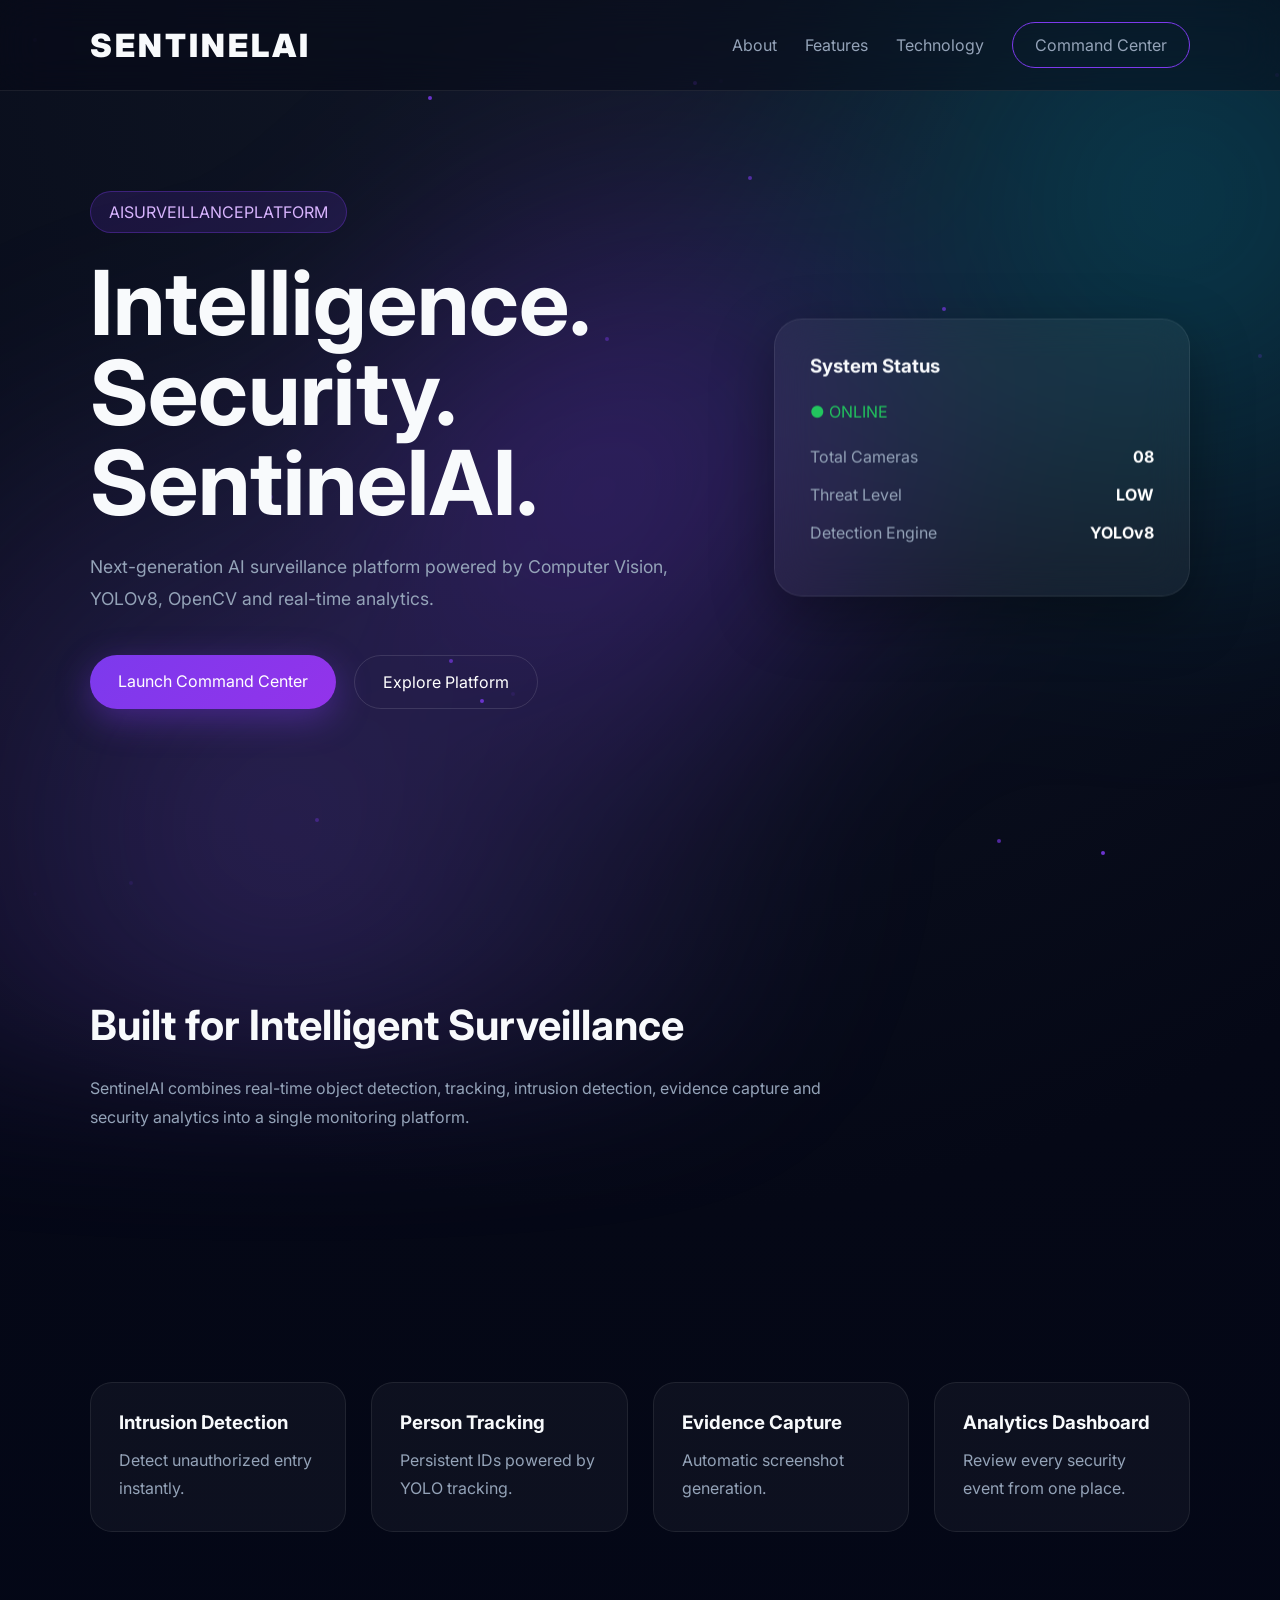
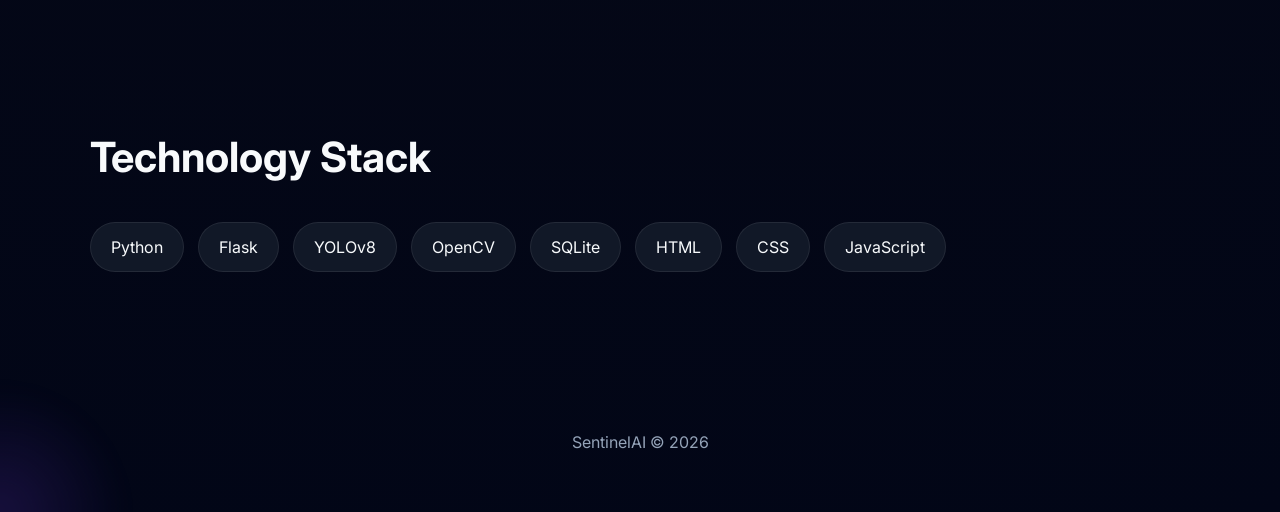
==== templates/index.html @ 3b5d8d1f "Initial commit - SentinelAI v1.0" ====
<!DOCTYPE html>
<html lang="en">
<head>
    <meta charset="UTF-8">
    <meta name="viewport" content="width=device-width, initial-scale=1.0">
    <title>SentinelAI</title>

    <!-- Google Fonts used by the landing page styling. -->
    <link rel="preconnect" href="https://fonts.googleapis.com">
    <link rel="preconnect" href="https://fonts.gstatic.com" crossorigin>
    <link href="https://fonts.googleapis.com/css2?family=Inter:wght@300;400;600;700;900&display=swap" rel="stylesheet">
    <link rel="stylesheet" href="/static/css/style.css">
</head>
<body>

    <!-- Top navigation bar. -->
    <header class="navbar">
        <div class="brand">SENTINELAI</div>

        <nav>
            <a href="#about">About</a>
            <a href="#features">Features</a>
            <a href="#technology">Technology</a>
            <a href="/dashboard" class="cta">Command Center</a>
        </nav>
    </header>

    <!-- Hero section: the first thing users see. -->
    <section class="hero">

        <div class="hero-content">

            <span class="badge">AI SURVEILLANCE PLATFORM</span>

            <h1>
                Intelligence.<br>
                Security.<br>
                SentinelAI.
            </h1>

            <p>
                Next-generation AI surveillance platform powered by
                Computer Vision, YOLOv8, OpenCV and real-time analytics.
            </p>

            <!-- Main call-to-action buttons. -->
            <div class="buttons">
                <a href="/dashboard" class="primary-btn">
                    Launch Command Center
                </a>

                <a href="#features" class="secondary-btn">
                    Explore Platform
                </a>
            </div>

        </div>

        <!-- Preview card on the right side of the hero section. -->
        <div class="hero-preview">
            <div class="glass-card">
                <h3>System Status</h3>
                <div class="status online">● ONLINE</div>

                <div class="metric">
                    <span>Total Cameras</span>
                    <strong>08</strong>
                </div>

                <div class="metric">
                    <span>Threat Level</span>
                    <strong>LOW</strong>
                </div>

                <div class="metric">
                    <span>Detection Engine</span>
                    <strong>YOLOv8</strong>
                </div>
            </div>
        </div>

    </section>

    <!-- About section: explains what the platform does. -->
    <section id="about" class="section">
        <h2>Built for Intelligent Surveillance</h2>
        <p>
            SentinelAI combines real-time object detection, tracking,
            intrusion detection, evidence capture and security analytics
            into a single monitoring platform.
        </p>
    </section>

    <!-- Feature cards that show the main capabilities. -->
    <section id="features" class="section">

        <div class="feature-grid">

            <div class="feature">
                <h3>Intrusion Detection</h3>
                <p>Detect unauthorized entry instantly.</p>
            </div>

            <div class="feature">
                <h3>Person Tracking</h3>
                <p>Persistent IDs powered by YOLO tracking.</p>
            </div>

            <div class="feature">
                <h3>Evidence Capture</h3>
                <p>Automatic screenshot generation.</p>
            </div>

            <div class="feature">
                <h3>Analytics Dashboard</h3>
                <p>Review every security event from one place.</p>
            </div>

        </div>

    </section>

    <!-- Technology stack section. -->
    <section id="technology" class="section">

        <h2>Technology Stack</h2>

        <div class="stack">
            <span>Python</span>
            <span>Flask</span>
            <span>YOLOv8</span>
            <span>OpenCV</span>
            <span>SQLite</span>
            <span>HTML</span>
            <span>CSS</span>
            <span>JavaScript</span>
        </div>

    </section>

    <footer>
        <p>SentinelAI © 2026</p>
    </footer>

    <script src="/static/js/script.js"></script>

</body>
</html>
---- static/css/style.css ----
/*
  Theme colors used across the landing page.
  Keeping these here makes it easier to adjust the look later.
*/
:root {
    --bg: #050816;
    --bg2: #0f172a;
    --primary: #7c3aed;
    --accent: #06b6d4;
    --text: #f8fafc;
    --muted: #94a3b8;
}

/*
  Reset browser defaults and use a consistent font.
*/
* {
    margin: 0;
    padding: 0;
    box-sizing: border-box;
    font-family: 'Inter', sans-serif;
}

/*
  Smooth scrolling makes navigation links feel nicer.
*/
html {
    scroll-behavior: smooth;
}

/*
  Base page background and text color.
*/
body {
    background: radial-gradient(circle at top, #111827 0%, #050816 55%, #020617 100%);
    color: var(--text);
    overflow-x: hidden;
}

/*
  This pseudo-element creates the animated glowing background.
*/
body::before {
    content: "";
    position: fixed;
    inset: -20%;
    background:
        radial-gradient(circle, #7c3aed55 0%, transparent 35%),
        radial-gradient(circle at 80% 30%, #06b6d444 0%, transparent 30%),
        radial-gradient(circle at 30% 80%, #8b5cf644 0%, transparent 35%);
    filter: blur(80px);
    animation: aurora 12s ease-in-out infinite alternate;
    z-index: -2;
}

@keyframes aurora {
    from {
        transform: translate(-40px, -20px) scale(1);
    }

    to {
        transform: translate(40px, 30px) scale(1.15);
    }
}

/*
  Fixed top navigation bar.
*/
.navbar {
    position: fixed;
    top: 0;
    width: 100%;
    padding: 22px 7%;
    display: flex;
    justify-content: space-between;
    align-items: center;
    backdrop-filter: blur(18px);
    background: rgba(5, 8, 22, 0.45);
    border-bottom: 1px solid rgba(255, 255, 255, 0.08);
    z-index: 999;
}

.brand {
    font-size: 2rem;
    font-weight: 900;
    letter-spacing: 3px;
}

nav {
    display: flex;
    gap: 28px;
    align-items: center;
}

nav a {
    color: var(--muted);
    text-decoration: none;
    transition: 0.3s;
}

nav a:hover {
    color: white;
}

.cta {
    border: 1px solid var(--primary);
    padding: 12px 22px;
    border-radius: 999px;
}

/*
  Hero section layout.
  The page is split into text on the left and a visual card on the right.
*/
.hero {
    min-height: 100vh;
    display: grid;
    grid-template-columns: 1.2fr 0.8fr;
    align-items: center;
    padding: 120px 7%;
    gap: 60px;
}

.badge {
    display: inline-block;
    padding: 10px 18px;
    border-radius: 999px;
    background: rgba(124, 58, 237, 0.15);
    border: 1px solid rgba(124, 58, 237, 0.35);
    color: #d8b4fe;
    margin-bottom: 25px;
}

.hero h1 {
    font-size: clamp(3rem, 7vw, 6rem);
    line-height: 1;
    margin-bottom: 24px;
}

.hero p {
    color: var(--muted);
    max-width: 620px;
    line-height: 1.8;
    font-size: 1.1rem;
}

/*
  Button row under the hero text.
*/
.buttons {
    display: flex;
    gap: 18px;
    margin-top: 40px;
    flex-wrap: wrap;
}

.primary-btn,
.secondary-btn {
    text-decoration: none;
    padding: 16px 28px;
    border-radius: 999px;
    transition: 0.35s;
}

.primary-btn {
    background: linear-gradient(135deg, var(--primary), #9333ea);
    color: white;
    box-shadow: 0 10px 35px rgba(124, 58, 237, 0.4);
}

.primary-btn:hover {
    transform: translateY(-4px);
}

.secondary-btn {
    border: 1px solid rgba(255, 255, 255, 0.12);
    color: white;
}

/*
  Glass-style information card on the right side of the hero.
*/
.glass-card {
    background: rgba(255, 255, 255, 0.05);
    backdrop-filter: blur(20px);
    border: 1px solid rgba(255, 255, 255, 0.08);
    border-radius: 28px;
    padding: 35px;
    box-shadow: 0 20px 60px rgba(0, 0, 0, 0.35);
}

.glass-card h3 {
    margin-bottom: 24px;
}

.status.online {
    color: #22c55e;
    margin-bottom: 25px;
}

.metric {
    display: flex;
    justify-content: space-between;
    margin: 18px 0;
    color: var(--muted);
}

.metric strong {
    color: white;
}

/*
  Main content sections below the hero.
*/
.section {
    padding: 100px 7%;
}

.section h2 {
    font-size: 2.6rem;
    margin-bottom: 24px;
}

.section p {
    color: var(--muted);
    max-width: 780px;
    line-height: 1.8;
}

/*
  Grid of feature cards.
*/
.feature-grid {
    margin-top: 50px;
    display: grid;
    grid-template-columns: repeat(auto-fit, minmax(250px, 1fr));
    gap: 25px;
}

.feature {
    background: rgba(255, 255, 255, 0.04);
    border: 1px solid rgba(255, 255, 255, 0.08);
    padding: 28px;
    border-radius: 22px;
    transition: 0.35s;
}

.feature:hover {
    transform: translateY(-8px);
    border-color: var(--accent);
}

.feature h3 {
    margin-bottom: 12px;
}

.feature p {
    color: var(--muted);
}

/*
  Small pill-like tags for the technology stack.
*/
.stack {
    display: flex;
    flex-wrap: wrap;
    gap: 14px;
    margin-top: 40px;
}

.stack span {
    padding: 14px 20px;
    background: #111827;
    border: 1px solid rgba(255, 255, 255, 0.08);
    border-radius: 999px;
}

footer {
    padding: 60px;
    text-align: center;
    color: var(--muted);
}

/*
  Responsive layout for tablets and phones.
*/
@media (max-width: 900px) {
    .hero {
        grid-template-columns: 1fr;
        text-align: center;
    }

    nav {
        display: none;
    }

    .buttons {
        justify-content: center;
    }
}
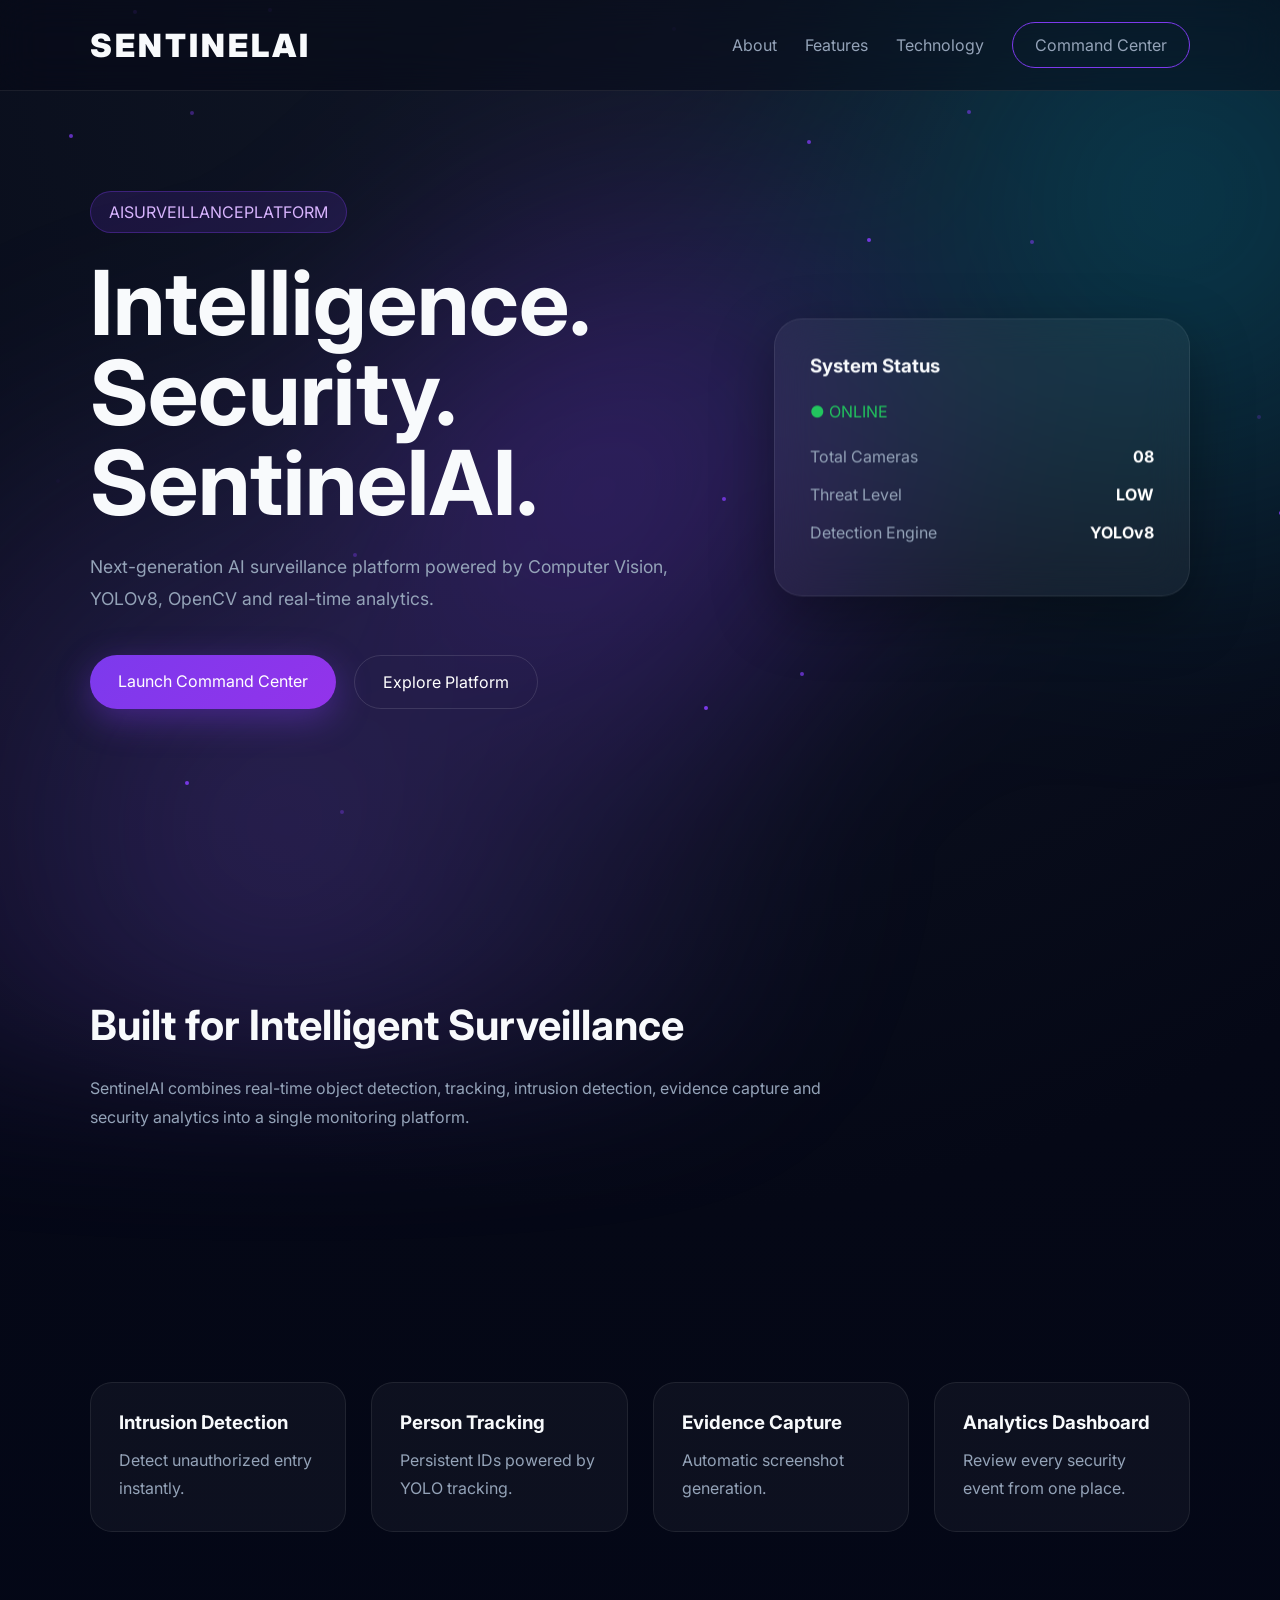
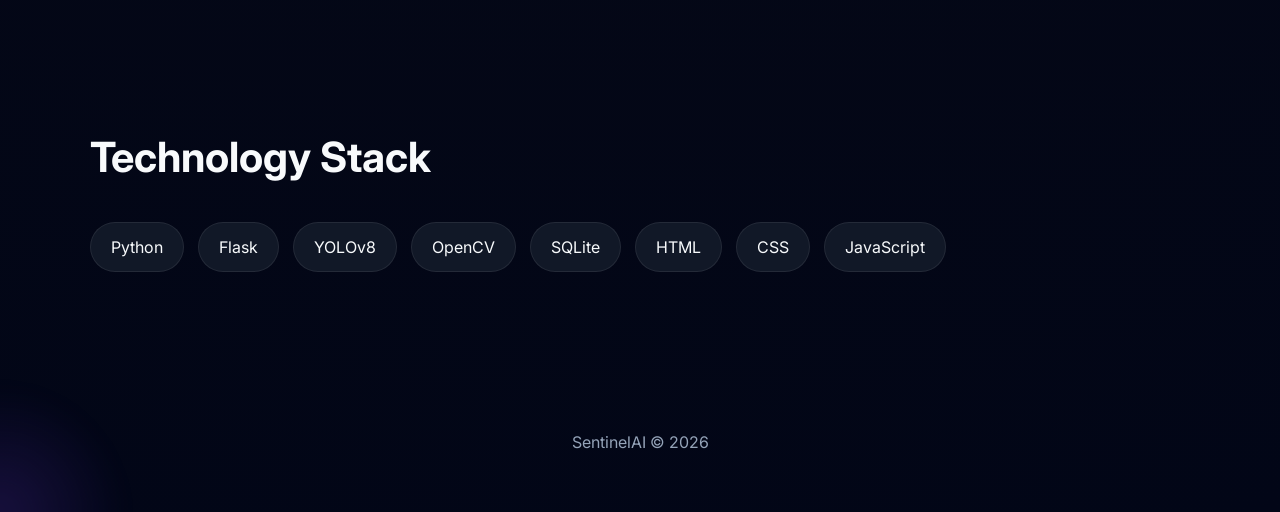
==== commit 7c927e21: "Change these" ====
--- a/templates/index.html
+++ b/templates/index.html
@@ -4,19 +4,14 @@
     <meta charset="UTF-8">
     <meta name="viewport" content="width=device-width, initial-scale=1.0">
     <title>SentinelAI</title>
-
-    <!-- Google Fonts used by the landing page styling. -->
     <link rel="preconnect" href="https://fonts.googleapis.com">
     <link rel="preconnect" href="https://fonts.gstatic.com" crossorigin>
     <link href="https://fonts.googleapis.com/css2?family=Inter:wght@300;400;600;700;900&display=swap" rel="stylesheet">
     <link rel="stylesheet" href="/static/css/style.css">
 </head>
 <body>
-
-    <!-- Top navigation bar. -->
     <header class="navbar">
         <div class="brand">SENTINELAI</div>
-
         <nav>
             <a href="#about">About</a>
             <a href="#features">Features</a>
@@ -25,106 +20,64 @@
         </nav>
     </header>
 
-    <!-- Hero section: the first thing users see. -->
     <section class="hero">
-
         <div class="hero-content">
-
             <span class="badge">AI SURVEILLANCE PLATFORM</span>
-
-            <h1>
-                Intelligence.<br>
-                Security.<br>
-                SentinelAI.
-            </h1>
-
-            <p>
-                Next-generation AI surveillance platform powered by
-                Computer Vision, YOLOv8, OpenCV and real-time analytics.
-            </p>
-
-            <!-- Main call-to-action buttons. -->
+            <h1>Intelligence.<br>Security.<br>SentinelAI.</h1>
+            <p>Next-generation AI surveillance platform powered by Computer Vision, YOLOv8, OpenCV and real-time analytics.</p>
             <div class="buttons">
-                <a href="/dashboard" class="primary-btn">
-                    Launch Command Center
-                </a>
-
-                <a href="#features" class="secondary-btn">
-                    Explore Platform
-                </a>
+                <a href="/dashboard" class="primary-btn">Launch Command Center</a>
+                <a href="#features" class="secondary-btn">Explore Platform</a>
             </div>
-
         </div>
-
-        <!-- Preview card on the right side of the hero section. -->
         <div class="hero-preview">
             <div class="glass-card">
                 <h3>System Status</h3>
                 <div class="status online">● ONLINE</div>
-
                 <div class="metric">
                     <span>Total Cameras</span>
                     <strong>08</strong>
                 </div>
-
                 <div class="metric">
                     <span>Threat Level</span>
                     <strong>LOW</strong>
                 </div>
-
                 <div class="metric">
                     <span>Detection Engine</span>
                     <strong>YOLOv8</strong>
                 </div>
             </div>
         </div>
-
     </section>
 
-    <!-- About section: explains what the platform does. -->
     <section id="about" class="section">
         <h2>Built for Intelligent Surveillance</h2>
-        <p>
-            SentinelAI combines real-time object detection, tracking,
-            intrusion detection, evidence capture and security analytics
-            into a single monitoring platform.
-        </p>
+        <p>SentinelAI combines real-time object detection, tracking, intrusion detection, evidence capture and security analytics into a single monitoring platform.</p>
     </section>
 
-    <!-- Feature cards that show the main capabilities. -->
     <section id="features" class="section">
-
         <div class="feature-grid">
-
             <div class="feature">
                 <h3>Intrusion Detection</h3>
                 <p>Detect unauthorized entry instantly.</p>
             </div>
-
             <div class="feature">
                 <h3>Person Tracking</h3>
                 <p>Persistent IDs powered by YOLO tracking.</p>
             </div>
-
             <div class="feature">
                 <h3>Evidence Capture</h3>
                 <p>Automatic screenshot generation.</p>
             </div>
-
             <div class="feature">
                 <h3>Analytics Dashboard</h3>
                 <p>Review every security event from one place.</p>
             </div>
-
         </div>
-
     </section>
 
-    <!-- Technology stack section. -->
     <section id="technology" class="section">
-
         <h2>Technology Stack</h2>
-
         <div class="stack">
             <span>Python</span>
             <span>Flask</span>
@@ -135,7 +88,6 @@
             <span>CSS</span>
             <span>JavaScript</span>
         </div>
-
     </section>
 
     <footer>
@@ -143,6 +95,5 @@
     </footer>
 
     <script src="/static/js/script.js"></script>
-
 </body>
 </html>
--- a/static/css/style.css
+++ b/static/css/style.css
@@ -1,8 +1,3 @@
-
-/*
-  Theme colors used across the landing page.
-  Keeping these here makes it easier to adjust the look later.
-*/
 :root {
     --bg: #050816;
     --bg2: #0f172a;
@@ -12,9 +7,6 @@
     --muted: #94a3b8;
 }
 
-/*
-  Reset browser defaults and use a consistent font.
-*/
 * {
     margin: 0;
     padding: 0;
@@ -22,25 +14,16 @@
     font-family: 'Inter', sans-serif;
 }
 
-/*
-  Smooth scrolling makes navigation links feel nicer.
-*/
 html {
     scroll-behavior: smooth;
 }
 
-/*
-  Base page background and text color.
-*/
 body {
     background: radial-gradient(circle at top, #111827 0%, #050816 55%, #020617 100%);
     color: var(--text);
     overflow-x: hidden;
 }
 
-/*
-  This pseudo-element creates the animated glowing background.
-*/
 body::before {
     content: "";
     position: fixed;
@@ -58,15 +41,11 @@
     from {
         transform: translate(-40px, -20px) scale(1);
     }
-
     to {
         transform: translate(40px, 30px) scale(1.15);
     }
 }
 
-/*
-  Fixed top navigation bar.
-*/
 .navbar {
     position: fixed;
     top: 0;
@@ -109,10 +88,6 @@
     border-radius: 999px;
 }
 
-/*
-  Hero section layout.
-  The page is split into text on the left and a visual card on the right.
-*/
 .hero {
     min-height: 100vh;
     display: grid;
@@ -145,9 +120,6 @@
     font-size: 1.1rem;
 }
 
-/*
-  Button row under the hero text.
-*/
 .buttons {
     display: flex;
     gap: 18px;
@@ -178,9 +150,6 @@
     color: white;
 }
 
-/*
-  Glass-style information card on the right side of the hero.
-*/
 .glass-card {
     background: rgba(255, 255, 255, 0.05);
     backdrop-filter: blur(20px);
@@ -210,9 +179,6 @@
     color: white;
 }
 
-/*
-  Main content sections below the hero.
-*/
 .section {
     padding: 100px 7%;
 }
@@ -228,9 +194,6 @@
     line-height: 1.8;
 }
 
-/*
-  Grid of feature cards.
-*/
 .feature-grid {
     margin-top: 50px;
     display: grid;
@@ -259,9 +222,6 @@
     color: var(--muted);
 }
 
-/*
-  Small pill-like tags for the technology stack.
-*/
 .stack {
     display: flex;
     flex-wrap: wrap;
@@ -282,19 +242,14 @@
     color: var(--muted);
 }
 
-/*
-  Responsive layout for tablets and phones.
-*/
 @media (max-width: 900px) {
     .hero {
         grid-template-columns: 1fr;
         text-align: center;
     }
-
     nav {
         display: none;
     }
-
     .buttons {
         justify-content: center;
     }
